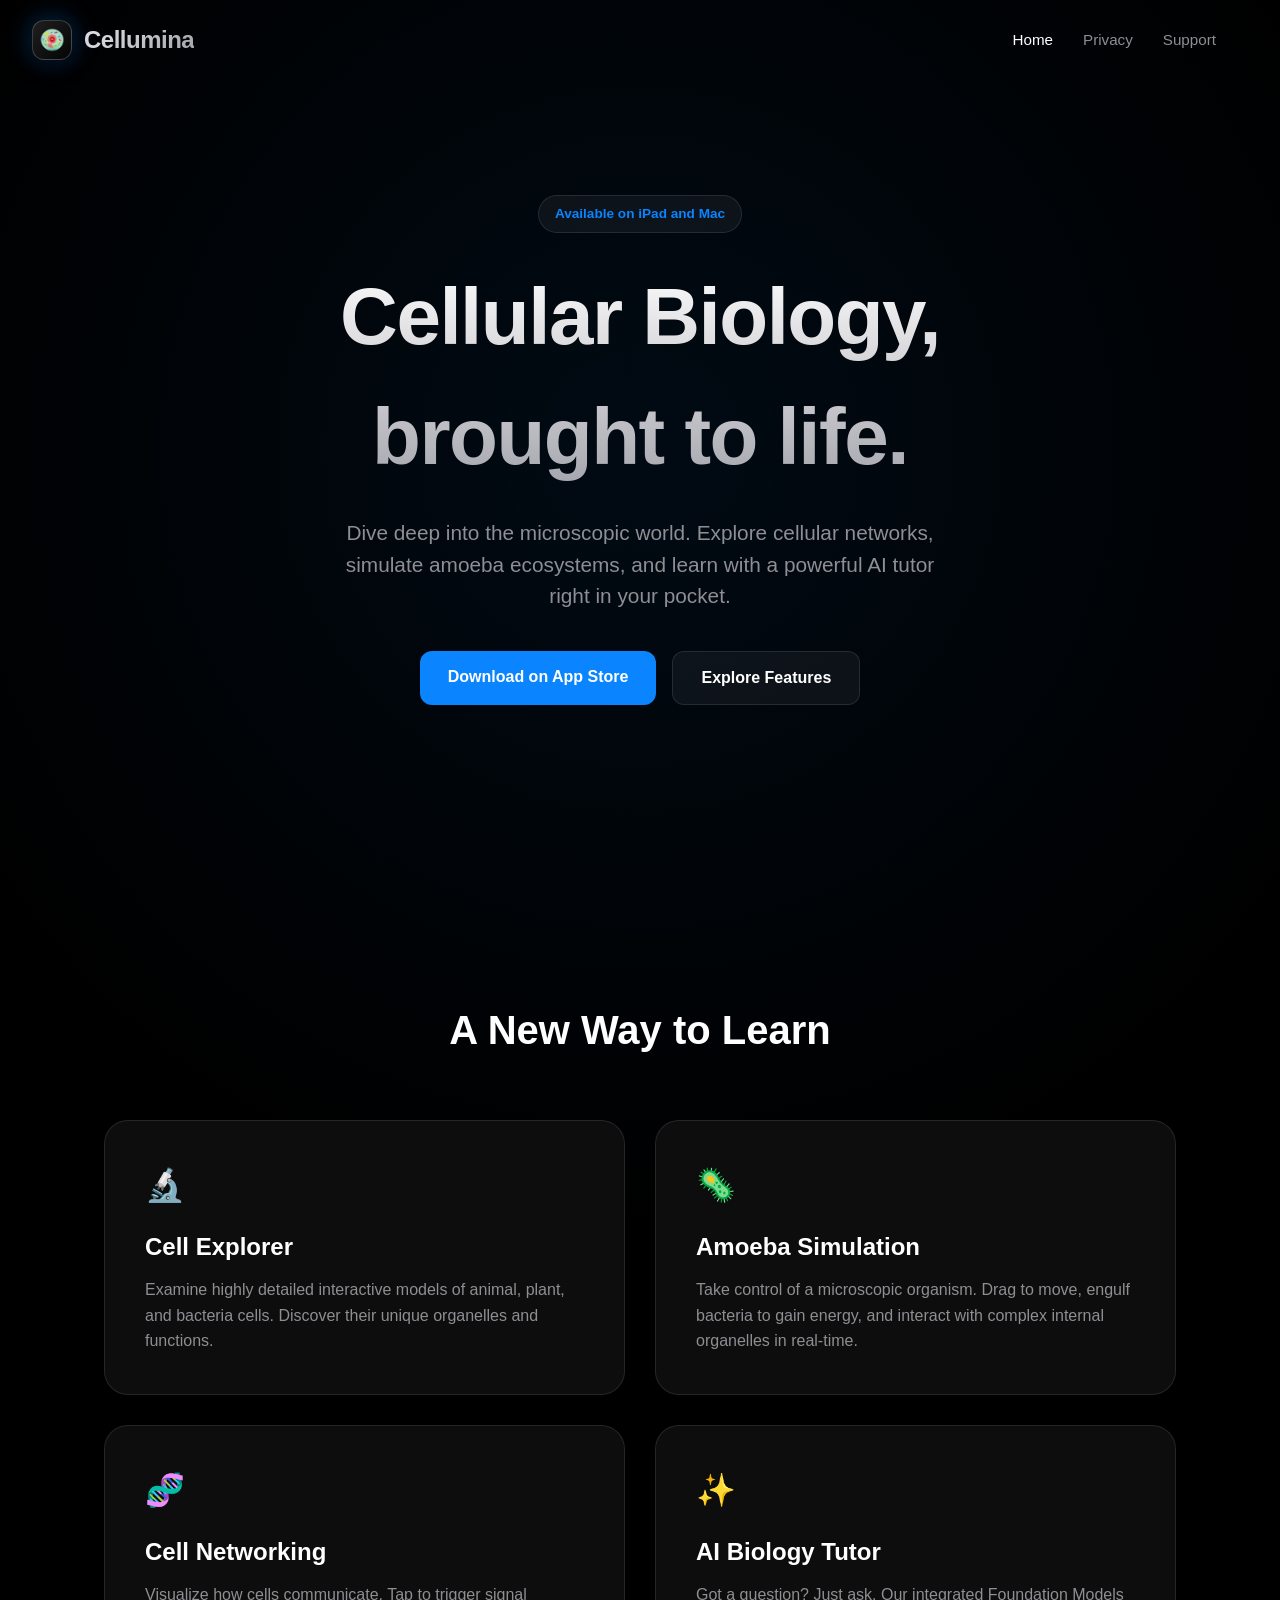
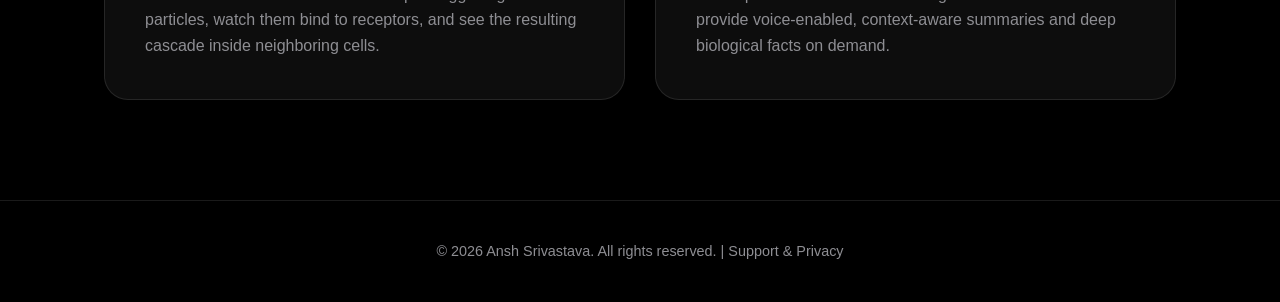
==== index.html @ 83ab7891 "Add files via upload" ====
<!DOCTYPE html>
<html lang="en">

<head>
    <meta charset="UTF-8">
    <meta name="viewport" content="width=device-width, initial-scale=1.0">
    <title>Cellumina</title>
    <link rel="icon" type="image/png" href="OnboardingLogo.png">
    <meta name="description"
        content="Cellumina is a revolutionary educational app that brings biology to life through interactive simulations, cellular networking, and an advanced AI tutor.">
    <link rel="stylesheet" href="styles.css">
</head>

<body>
    <div class="bg-glow"></div>

    <nav>
        <a href="index.html" class="logo">
            <img src="OnboardingLogo.png" alt="Cellumina Logo" class="logo-img">
            Cellumina
        </a>
        <div class="nav-links">
            <a href="index.html" class="active">Home</a>
            <a href="privacy.html">Privacy</a>
            <a href="support.html">Support</a>
        </div>
    </nav>

    <header class="hero">
        <div class="badge">Available on iPad and Mac</div>
        <h1>Cellular Biology,<br>brought to life.</h1>
        <p class="subtitle">Dive deep into the microscopic world. Explore cellular networks, simulate amoeba ecosystems,
            and learn with a powerful AI tutor right in your pocket.</p>

        <div class="cta-group">
            <a href="https://testflight.apple.com/join/jPWKsyUQ" class="btn btn-primary">Download on App
                Store</a>
            <a href="#features" class="btn btn-secondary">Explore Features</a>
        </div>
    </header>

    <section id="features" class="features">
        <h2 class="section-title">A New Way to Learn</h2>

        <div class="grid">
            <div class="card">
                <div class="card-icon">🔬</div>
                <h3>Cell Explorer</h3>
                <p>Examine highly detailed interactive models of animal, plant, and bacteria cells. Discover their
                    unique organelles and functions.</p>
            </div>

            <div class="card">
                <div class="card-icon">🦠</div>
                <h3>Amoeba Simulation</h3>
                <p>Take control of a microscopic organism. Drag to move, engulf bacteria to gain energy, and interact
                    with complex internal organelles in real-time.</p>
            </div>

            <div class="card">
                <div class="card-icon">🧬</div>
                <h3>Cell Networking</h3>
                <p>Visualize how cells communicate. Tap to trigger signal particles, watch them bind to receptors, and
                    see the resulting cascade inside neighboring cells.</p>
            </div>

            <div class="card">
                <div class="card-icon">✨</div>
                <h3>AI Biology Tutor</h3>
                <p>Got a question? Just ask. Our integrated Foundation Models provide voice-enabled, context-aware
                    summaries and deep biological facts on demand.</p>
            </div>
        </div>
    </section>

    <footer>
        <p>&copy; 2026 Ansh Srivastava. All rights reserved. | <a href="support.html"
                style="color:var(--text-secondary); text-decoration:none;">Support</a> &amp; <a href="privacy.html"
                style="color:var(--text-secondary); text-decoration:none;">Privacy</a></p>
    </footer>

    <script src="script.js"></script>
</body>

</html>
---- styles.css ----
:root {
    --bg-color: #000000;
    --text-color: #ffffff;
    --text-secondary: #8E8E93;
    --accent: #0A84FF;
    --accent-hover: #0070E0;
    --glass-bg: rgba(255, 255, 255, 0.05);
    --glass-border: rgba(255, 255, 255, 0.1);
    --glass-shadow: 0 8px 32px 0 rgba(0, 0, 0, 0.37);
    --font-stack: -apple-system, BlinkMacSystemFont, "Segoe UI", Roboto, Helvetica, Arial, sans-serif;
}

* {
    margin: 0;
    padding: 0;
    box-sizing: border-box;
}

body {
    background-color: var(--bg-color);
    color: var(--text-color);
    font-family: var(--font-stack);
    line-height: 1.5;
    -webkit-font-smoothing: antialiased;
    overflow-x: hidden;
}

/* Background Effects */
.bg-glow {
    position: fixed;
    top: -50%;
    left: -50%;
    width: 200%;
    height: 200%;
    background: radial-gradient(circle at 50% 50%, rgba(10, 132, 255, 0.08) 0%, rgba(0, 0, 0, 0) 50%);
    z-index: -1;
    pointer-events: none;
}

/* Navigation */
nav {
    position: fixed;
    top: 0;
    width: 100%;
    padding: 20px 5%;
    display: flex;
    justify-content: space-between;
    align-items: center;
    z-index: 100;
    transition: all 0.3s ease;
}

nav.scrolled {
    background: rgba(0, 0, 0, 0.3);
    backdrop-filter: blur(25px);
    -webkit-backdrop-filter: blur(25px);
    border-bottom: 1px solid rgba(255, 255, 255, 0.05);
    padding: 15px 5%;
}

.logo {
    display: flex;
    align-items: center;
    gap: 12px;
    font-size: 1.5rem;
    font-weight: 700;
    letter-spacing: -0.5px;
    background: linear-gradient(135deg, #fff, #a1a1aa);
    -webkit-background-clip: text;
    -webkit-text-fill-color: transparent;
    text-decoration: none;
    margin-left: -32px;
}

.logo-img {
    height: 40px;
    width: 40px;
    background: linear-gradient(135deg, rgba(255, 255, 255, 0.12), rgba(255, 255, 255, 0.02));
    border: 1px solid rgba(255, 255, 255, 0.2);
    border-radius: 12px;
    padding: 5px;
    box-shadow: 0 4px 15px rgba(0, 0, 0, 0.6), 0 0 25px rgba(10, 132, 255, 0.4);
    backdrop-filter: blur(12px);
    -webkit-backdrop-filter: blur(12px);
    box-sizing: border-box;
    object-fit: contain;
}

.nav-links {
    display: flex;
    gap: 30px;
}

.nav-links a {
    color: var(--text-secondary);
    text-decoration: none;
    font-weight: 500;
    transition: color 0.2s ease;
    font-size: 0.95rem;
}

.nav-links a:hover,
.nav-links a.active {
    color: var(--text-color);
}

/* Hero Section */
.hero {
    min-height: 100vh;
    display: flex;
    flex-direction: column;
    justify-content: center;
    align-items: center;
    text-align: center;
    padding: 0 20px;
}

.badge {
    background: var(--glass-bg);
    border: 1px solid var(--glass-border);
    padding: 8px 16px;
    border-radius: 30px;
    font-size: 0.85rem;
    font-weight: 600;
    color: var(--accent);
    margin-bottom: 24px;
    opacity: 0;
    transform: translateY(20px);
    animation: fadeUp 0.8s forwards;
}

h1 {
    font-size: clamp(3rem, 8vw, 5rem);
    font-weight: 800;
    letter-spacing: -1.5px;
    margin-bottom: 20px;
    max-width: 900px;
    background: linear-gradient(180deg, #FFFFFF 0%, #A1A1AA 100%);
    -webkit-background-clip: text;
    -webkit-text-fill-color: transparent;
    opacity: 0;
    transform: translateY(20px);
    animation: fadeUp 0.8s 0.1s forwards;
}

.subtitle {
    font-size: clamp(1.1rem, 2vw, 1.3rem);
    color: var(--text-secondary);
    max-width: 600px;
    margin-bottom: 40px;
    opacity: 0;
    transform: translateY(20px);
    animation: fadeUp 0.8s 0.2s forwards;
}

.cta-group {
    display: flex;
    gap: 16px;
    opacity: 0;
    transform: translateY(20px);
    animation: fadeUp 0.8s 0.3s forwards;
}

.btn {
    padding: 14px 28px;
    border-radius: 12px;
    font-size: 1rem;
    font-weight: 600;
    text-decoration: none;
    transition: all 0.2s ease;
    cursor: pointer;
}

.btn-primary {
    background: var(--accent);
    color: #fff;
    border: none;
}

.btn-primary:hover {
    background: var(--accent-hover);
    transform: translateY(-2px);
    box-shadow: 0 8px 20px rgba(10, 132, 255, 0.3);
}

.btn-secondary {
    background: var(--glass-bg);
    color: var(--text-color);
    border: 1px solid var(--glass-border);
}

.btn-secondary:hover {
    background: rgba(255, 255, 255, 0.1);
    transform: translateY(-2px);
}

/* Features Grid */
.features {
    padding: 100px 5%;
    max-width: 1200px;
    margin: 0 auto;
}

.section-title {
    text-align: center;
    font-size: 2.5rem;
    font-weight: 700;
    margin-bottom: 60px;
}

.grid {
    display: grid;
    grid-template-columns: repeat(2, 1fr);
    gap: 30px;
}

.card {
    background: var(--glass-bg);
    border: 1px solid var(--glass-border);
    border-radius: 24px;
    padding: 40px;
    backdrop-filter: blur(10px);
    -webkit-backdrop-filter: blur(10px);
    transition: transform 0.3s ease, border-color 0.3s ease;
    opacity: 0;
    transform: translateY(30px);
}

.card.visible {
    opacity: 1;
    transform: translateY(0);
}

.card:hover {
    transform: translateY(-5px);
    border-color: rgba(255, 255, 255, 0.2);
}

.card-icon {
    font-size: 2rem;
    margin-bottom: 20px;
    color: var(--accent);
}

.card h3 {
    font-size: 1.5rem;
    margin-bottom: 12px;
}

.card p {
    color: var(--text-secondary);
    line-height: 1.6;
}

/* Support Form */
.support-section {
    padding: 150px 5% 100px;
    max-width: 800px;
    margin: 0 auto;
    min-height: 100vh;
}

.contact-card {
    background: var(--glass-bg);
    border: 1px solid var(--glass-border);
    border-radius: 24px;
    padding: 50px;
    backdrop-filter: blur(10px);
    -webkit-backdrop-filter: blur(10px);
    text-align: center;
}

.contact-card h2 {
    font-size: 2rem;
    margin-bottom: 10px;
}

.contact-card p {
    color: var(--text-secondary);
    margin-bottom: 40px;
}

.contact-info {
    display: flex;
    flex-direction: column;
    align-items: center;
    gap: 20px;
}

.contact-method {
    background: rgba(0, 0, 0, 0.3);
    border: 1px solid var(--glass-border);
    padding: 20px 40px;
    border-radius: 16px;
    width: 100%;
    max-width: 400px;
}

.contact-method h4 {
    font-size: 0.9rem;
    color: var(--text-secondary);
    text-transform: uppercase;
    letter-spacing: 1px;
    margin-bottom: 8px;
}

.contact-method a {
    font-size: 1.2rem;
    color: var(--text-color);
    text-decoration: none;
    font-weight: 600;
    transition: color 0.2s;
    word-wrap: break-word;
    word-break: break-all;
}

.contact-method a:hover {
    color: var(--accent);
}

/* Footer */
footer {
    text-align: center;
    padding: 40px 20px;
    color: var(--text-secondary);
    border-top: 1px solid var(--glass-border);
    font-size: 0.9rem;
}

/* Animations */
@keyframes fadeUp {
    from {
        opacity: 0;
        transform: translateY(20px);
    }

    to {
        opacity: 1;
        transform: translateY(0);
    }
}

/* Responsive */
@media (max-width: 768px) {
    nav {
        flex-direction: column;
        gap: 15px;
        padding: 20px 5%;
    }

    nav.scrolled {
        padding: 15px 5%;
    }

    .logo {
        margin-left: 0;
    }

    .nav-links {
        display: flex;
        gap: 20px;
        font-size: 0.9rem;
    }

    .cta-group {
        flex-direction: column;
        width: 100%;
        max-width: 300px;
    }

    .btn {
        width: 100%;
    }

    .contact-card {
        padding: 30px 20px;
    }

    .grid {
        grid-template-columns: 1fr;
    }
}
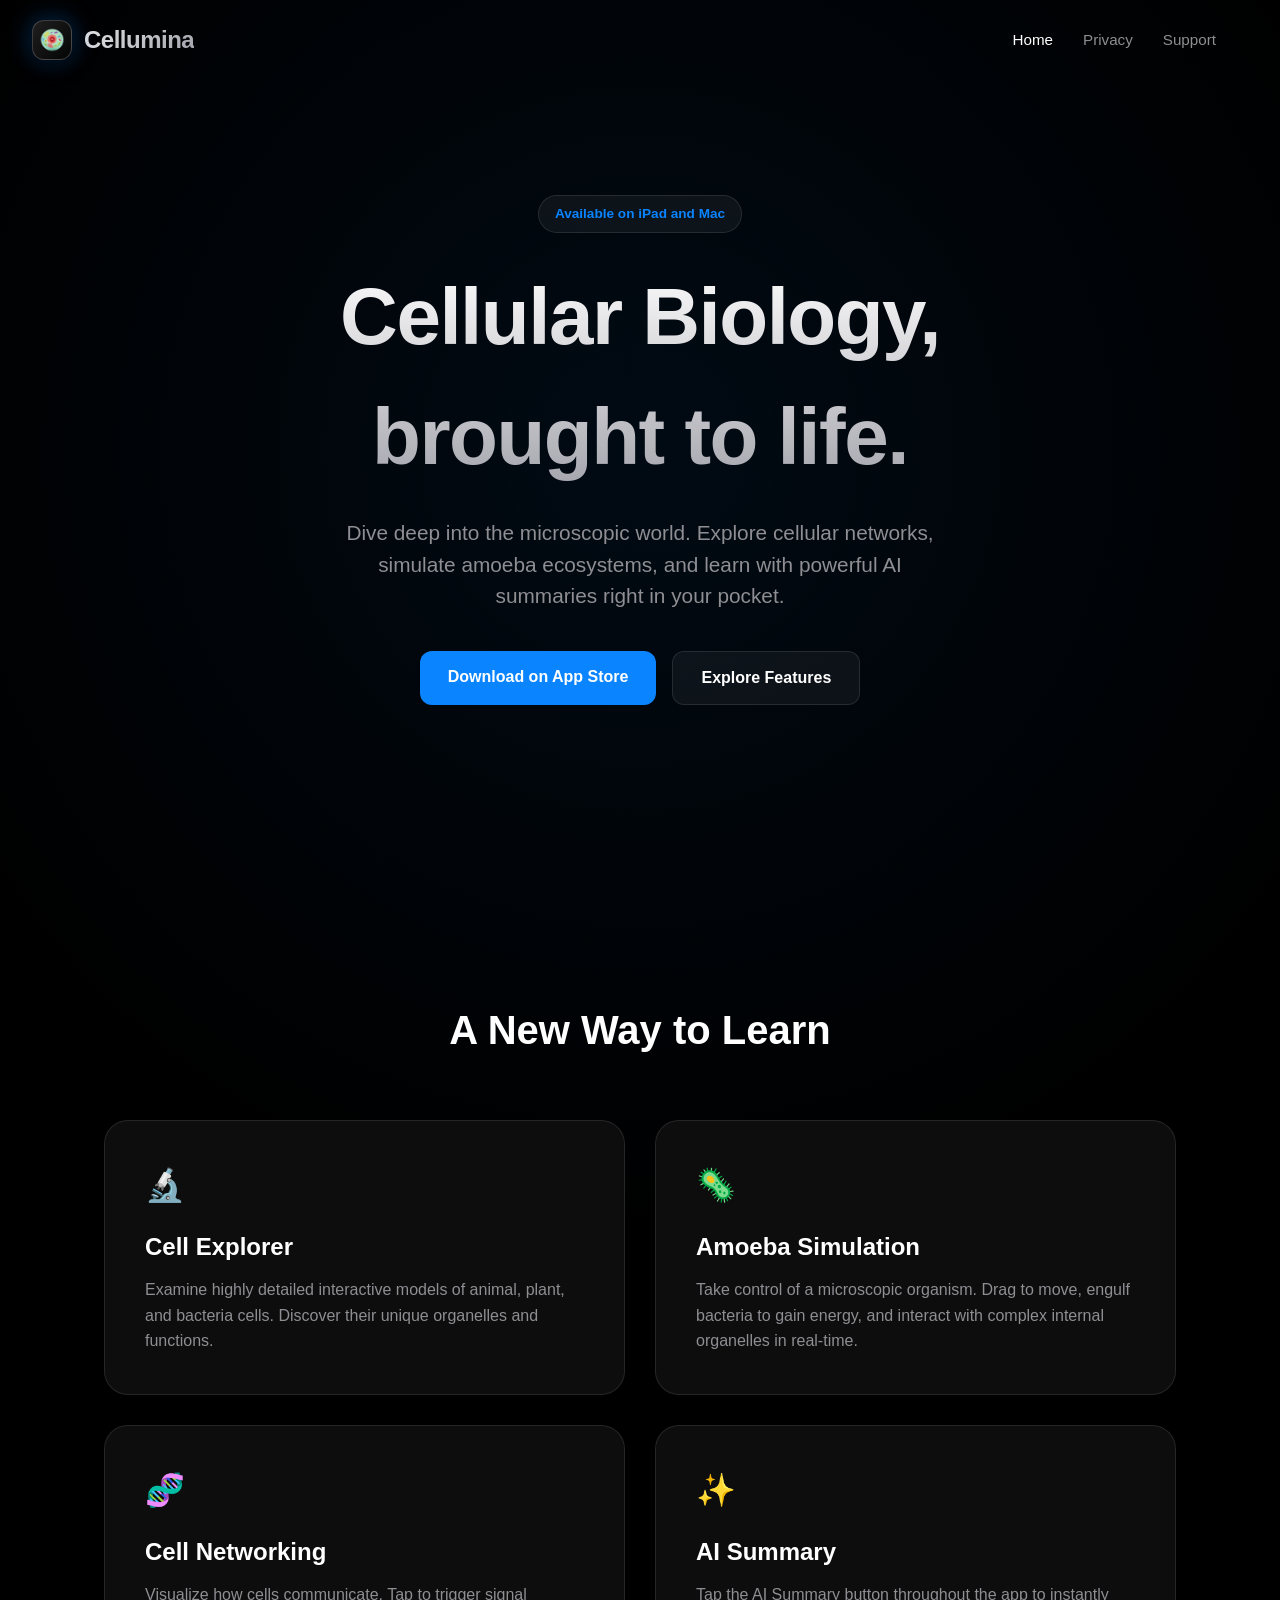
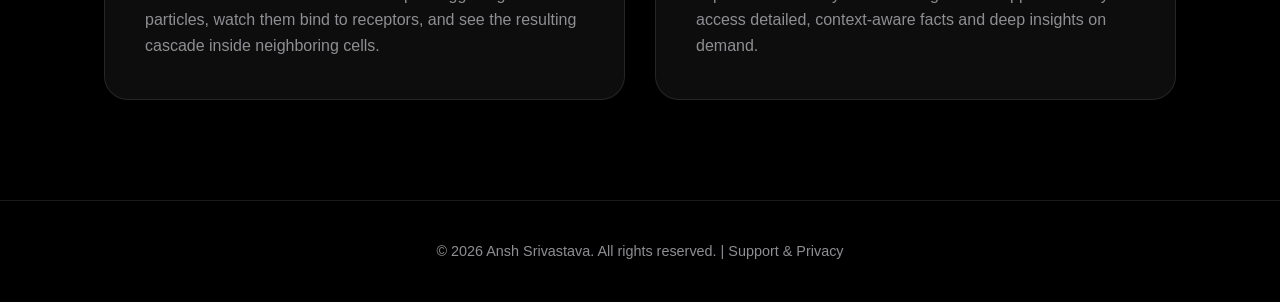
==== commit 9d869eba: "Update AI Summary text" ====
--- a/index.html
+++ b/index.html
@@ -7,7 +7,7 @@
     <title>Cellumina</title>
     <link rel="icon" type="image/png" href="OnboardingLogo.png">
     <meta name="description"
-        content="Cellumina is a revolutionary educational app that brings biology to life through interactive simulations, cellular networking, and an advanced AI tutor.">
+        content="Cellumina is a revolutionary educational app that brings biology to life through interactive simulations, cellular networking, and advanced AI summaries.">
     <link rel="stylesheet" href="styles.css">
 </head>
 
@@ -30,7 +30,7 @@
         <div class="badge">Available on iPad and Mac</div>
         <h1>Cellular Biology,<br>brought to life.</h1>
         <p class="subtitle">Dive deep into the microscopic world. Explore cellular networks, simulate amoeba ecosystems,
-            and learn with a powerful AI tutor right in your pocket.</p>
+            and learn with powerful AI summaries right in your pocket.</p>
 
         <div class="cta-group">
             <a href="https://testflight.apple.com/join/jPWKsyUQ" class="btn btn-primary">Download on App
@@ -66,9 +66,8 @@
 
             <div class="card">
                 <div class="card-icon">✨</div>
-                <h3>AI Biology Tutor</h3>
-                <p>Got a question? Just ask. Our integrated Foundation Models provide voice-enabled, context-aware
-                    summaries and deep biological facts on demand.</p>
+                <h3>AI Summary</h3>
+                <p>Tap the AI Summary button throughout the app to instantly access detailed, context-aware facts and deep insights on demand.</p>
             </div>
         </div>
     </section>
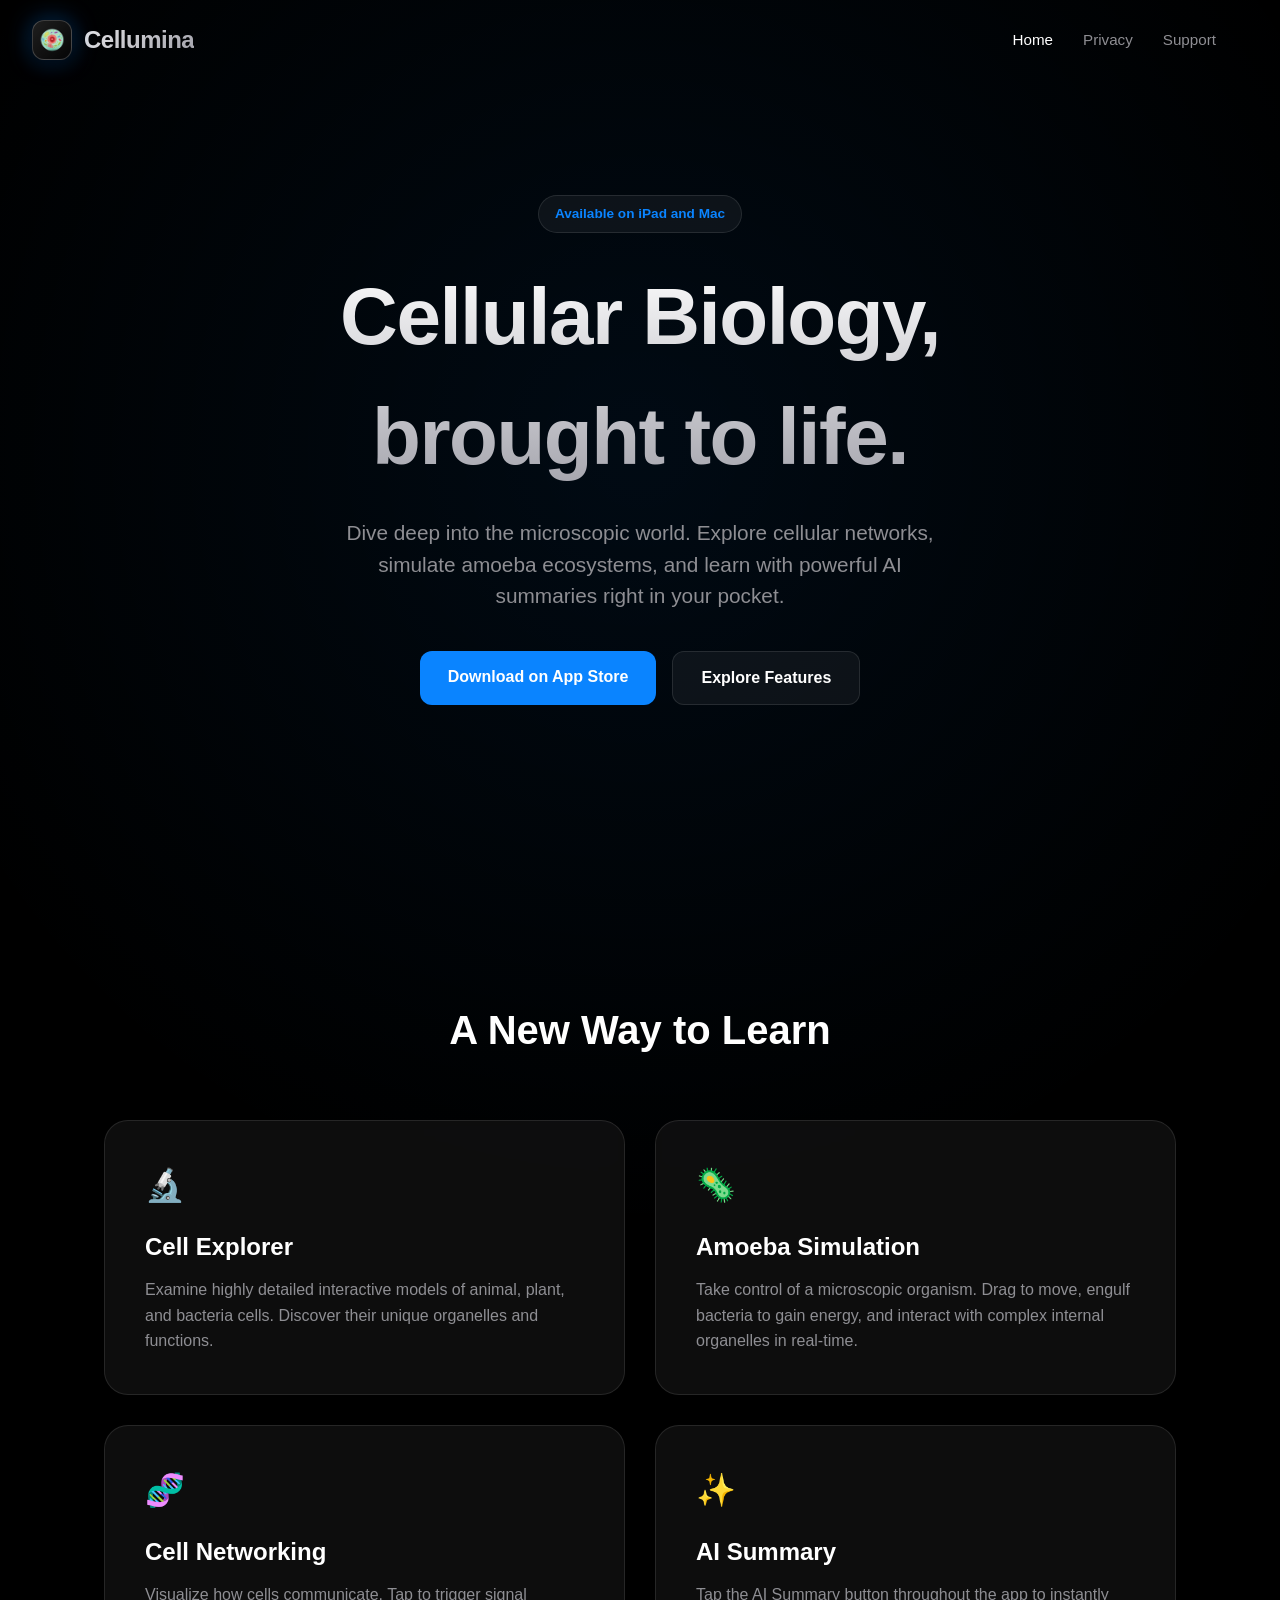
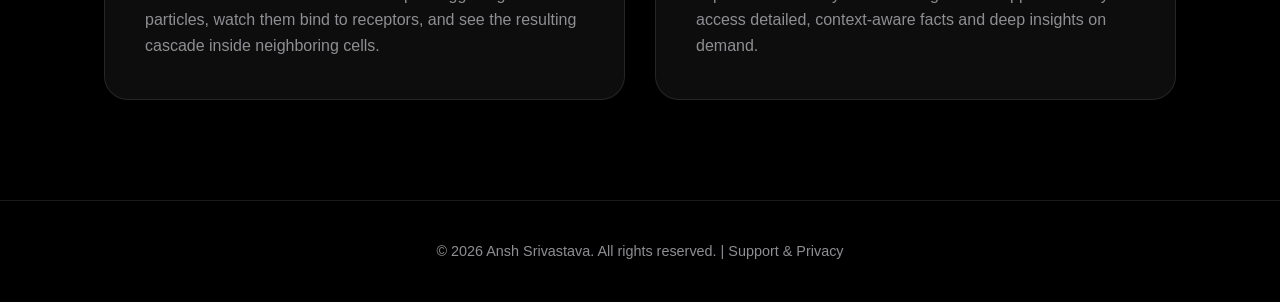
==== commit 65d9caa4: "Update download link for app in index.html" ====
--- a/index.html
+++ b/index.html
@@ -33,7 +33,7 @@
             and learn with powerful AI summaries right in your pocket.</p>
 
         <div class="cta-group">
-            <a href="https://testflight.apple.com/join/jPWKsyUQ" class="btn btn-primary">Download on App
+            <a href="https://apps.apple.com/in/app/cellumina/id6780639569" class="btn btn-primary">Download on App
                 Store</a>
             <a href="#features" class="btn btn-secondary">Explore Features</a>
         </div>
@@ -81,4 +81,4 @@
     <script src="script.js"></script>
 </body>
 
-</html>+</html>
